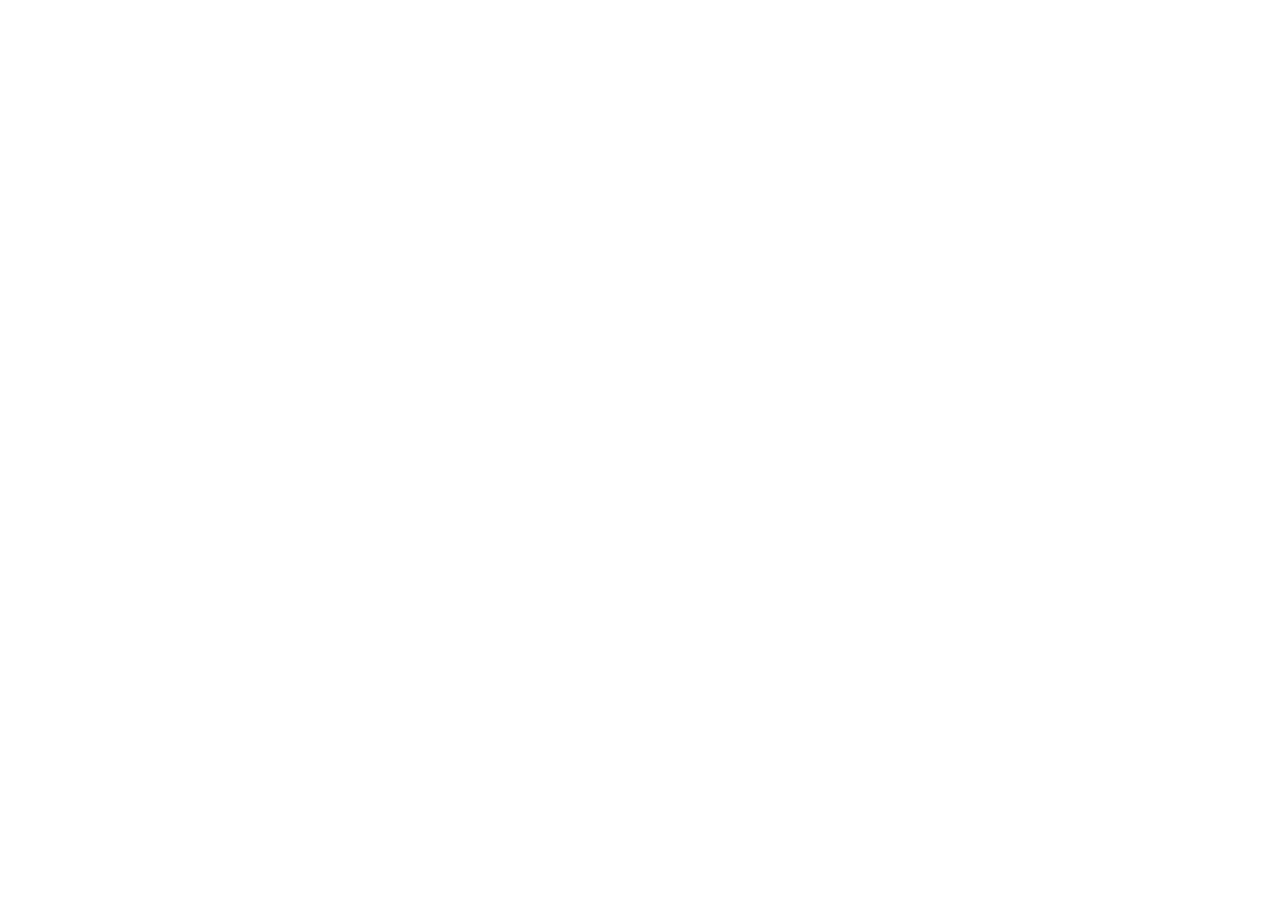
==== index.html @ 0f1c7c3c "created html and css files, with basic boilerplate for the html" ====
<!DOCTYPE html>
<html lang="en">
<head>
    <meta charset="UTF-8">
    <meta name="viewport" content="width=device-width, initial-scale=1.0">
    <link rel="stylesheet" href="style.css">
    <title>Sign Up Form</title>
</head>
<body>
    
</body>
</html
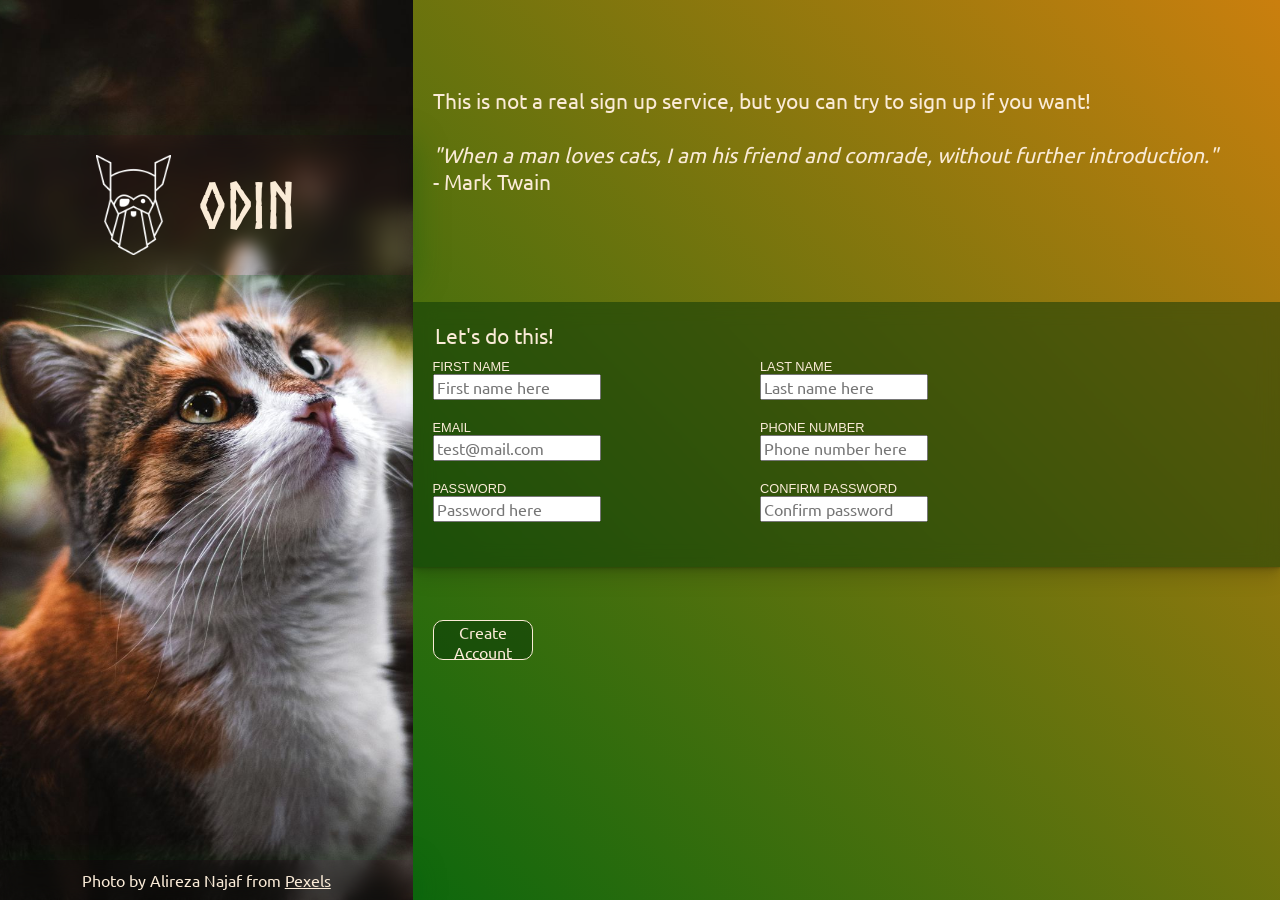
==== commit 6148a757: "added images, form fields and styling" ====
--- a/index.html
+++ b/index.html
@@ -7,6 +7,57 @@
     <title>Sign Up Form</title>
 </head>
 <body>
+    <div id="left-container">
+        <div id="odin-banner">
+            <img id="odin-photo" src="pictures/odin.png">
+            <p id="odin-text">ODIN</p>
+        </div>
+
+        <div id="image-credit-container">Photo by Alireza Najaf from&nbsp;<a href="https://www.pexels.com/photo/close-up-of-the-calico-cat-19580278/" target="blank">Pexels</a></div>
+    </div>
     
+    <div id="right-container">
+        <div id="right-upper-text">
+            This is not a real sign up service, but you can try to sign up if you want!
+            <br><br>
+            <em>"When a man loves cats, I am his friend and comrade, without further introduction."</em>
+            <br>
+            - Mark Twain
+        </div>
+
+        <div id="form-section">
+            <form id="login-form">
+                <legend>Let's do this!</legend>
+
+                <div id="form-container">
+                    <div id="form-left-part">
+                        <label for="fname">FIRST NAME</label>
+                        <input type="text" id="fname" name="fname" placeholder="First name here"><br>
+                        
+                        <label for="email">EMAIL</label>
+                        <input type="email" id="email" name="email" placeholder="test@mail.com"><br>
+
+                        <label for="password">PASSWORD</label>
+                        <input type="password" id="password" name="password" placeholder="Password here"><br>
+                    </div>
+
+                    <div id="form-right-part">
+                        <label for="lname">LAST NAME</label>
+                        <input type="text" id="lname" name="lname" placeholder="Last name here"><br>      
+
+                        <label for="number">PHONE NUMBER</label>
+                        <input type="number" id="number" name="number" placeholder="Phone number here"><br>
+
+                        <label for="cpassword">CONFIRM PASSWORD</label>
+                        <input type="password" id="cpassword" name="cpassword" placeholder="Confirm password"><br>
+                    </div>
+                </div>
+            </form>
+        </div>
+
+        <div id="button-section">
+            <button type="submit" form="login-form" id="submit-button">Create Account</button>
+        </div>
+    </div>
 </body>
 </html
--- a/style.css
+++ b/style.css
@@ -0,0 +1,211 @@
+@font-face {
+  font-family: 'norse-bold';
+  src: url('fonts/Norsebold.otf') format('opentype');
+  font-weight: normal;
+  font-style: normal;
+}
+
+@font-face {
+    font-family: 'ubuntu';
+    src: url('fonts/Ubuntu-R.ttf') format('truetype');
+    font-weight: normal;
+    font-style: normal;
+}
+
+
+
+body {
+    margin: 0;
+    height:100vh;
+    display:flex;
+    flex:auto;
+    flex-direction: row;
+    overflow:auto;
+}
+
+* {
+    font-family:'ubuntu';
+    font-size: medium;
+    color:antiquewhite;
+}
+
+#left-container {
+  display: flex;
+  flex:auto;
+  flex-direction: column;
+  background-image: url(pictures/cat.jpg);
+  background-position: center;
+  justify-content: space-around;
+  background-size:cover;
+  width: clamp(300px, 40%, 350px);
+  min-width: 300px;
+  height: 100vh;
+}
+
+#odin-banner {
+    display: flex;
+    flex: auto;
+    flex-direction: row;
+    justify-content: space-around;
+    align-items:center;
+
+    padding-left:0;
+    padding-right:0;
+    padding-top:10px;
+    padding-bottom: 10px;
+
+    width:100%;
+    height: 100px;
+
+    margin-bottom: 65vh;
+    margin-top:15vh;
+
+    backdrop-filter: blur(8px);
+    box-shadow: 0 8px 32px 0 rgba(6, 84, 14, 0.37);
+}
+
+#odin-photo {
+    height: 100px;
+    margin-left:20%;
+}
+
+#odin-text {
+    font-family: 'norse-bold';
+    font-size: 4rem;
+    margin-right:25%;
+}
+
+#image-credit-container {
+    display: flex;
+    align-self: flex-end;
+    justify-content: center;
+    padding: 10px;
+    padding-left:0;
+    padding-right:0;
+
+    height: 20px;
+    width: 100%;
+
+    background-color: rgba(0,0,0 / 50%);
+    box-shadow: 0 8px 32px 0 rgba(6, 84, 14, 0.37);
+    backdrop-filter: blur(10px);
+}
+
+a:link {
+    color:antiquewhite;
+}
+
+a:hover {
+    color:green;
+}
+
+#right-container {
+    display: flex;
+    flex:auto;
+    flex-direction: column;
+    justify-content: space-around;
+    min-width: 400px;
+    background-image: linear-gradient( to top right, rgb(13, 104, 13), rgb(202, 127, 14));
+    animation: gradient 5s ease infinite;
+}
+
+#right-upper-text {
+    padding-left: 20px;
+    padding-top: 10%;
+    padding-bottom: 5%;
+    font-size: 1.3rem;
+    margin-bottom: 20px;
+}
+
+em {
+    font-size: 1.3rem;
+}
+
+#form-section {
+    display:flex;
+    flex:auto;
+    flex-direction: row;
+    width: 100%;
+    align-self: center;
+
+    margin-top: 5%;
+    margin-bottom: 5%;
+    background-color: rgb(6, 53, 6, 50%);
+    box-shadow: 0 1px 1px hsl(0deg 0% 0% / 0.075),
+                0 2px 2px hsl(0deg 0% 0% / 0.075),
+                0 4px 4px hsl(0deg 0% 0% / 0.075),
+                0 8px 8px hsl(0deg 0% 0% / 0.075),
+                0 16px 16px hsl(0deg 0% 0% / 0.075);
+    backdrop-filter: blur(10px);
+    height: 15%;
+    padding-top: 20px;
+    padding-bottom: 0;
+}
+
+legend {
+    font-size: 1.3rem;
+    margin-left: 20px;
+}
+
+#form-container {
+    display:flex;
+    flex:auto;
+    flex-direction: row;
+    justify-content: space-around;
+    align-self: center;
+    width: 50vw;
+    padding-top: 10px;
+    margin-left: 20px;
+}
+
+label {
+    font-size:0.8rem;
+    font-weight: 200;
+    font-family:'Gill Sans', 'Gill Sans MT', Calibri, 'Trebuchet MS', sans-serif
+}
+
+input {
+    color:black;
+    width: 160px;
+    overflow: scroll;
+}
+
+#form-left-part {
+    display:flex;
+    flex: auto;
+    flex-direction: column;
+}
+
+#form-right-part {
+    display:flex;
+    flex: auto;
+    flex-direction: column;
+    margin-left: 15px;
+}
+
+#button-section {
+    display:flex;
+    flex:auto;
+    flex-direction: row;
+    height: 20%;
+
+    align-items: space-between;
+    margin-left: 20px;
+}
+
+button {
+    height: 40px;
+    width: 100px;
+    background-color: rgb(6, 53, 6, 50%);
+    margin-bottom: 10px;
+    margin-top: 10px;
+    margin-right: 10px;
+    border: 1px solid antiquewhite;
+    border-radius: 10px;
+}
+
+#submit-button:hover {
+    background-color: antiquewhite;
+    color: black;
+    border: 1px solid black;
+}
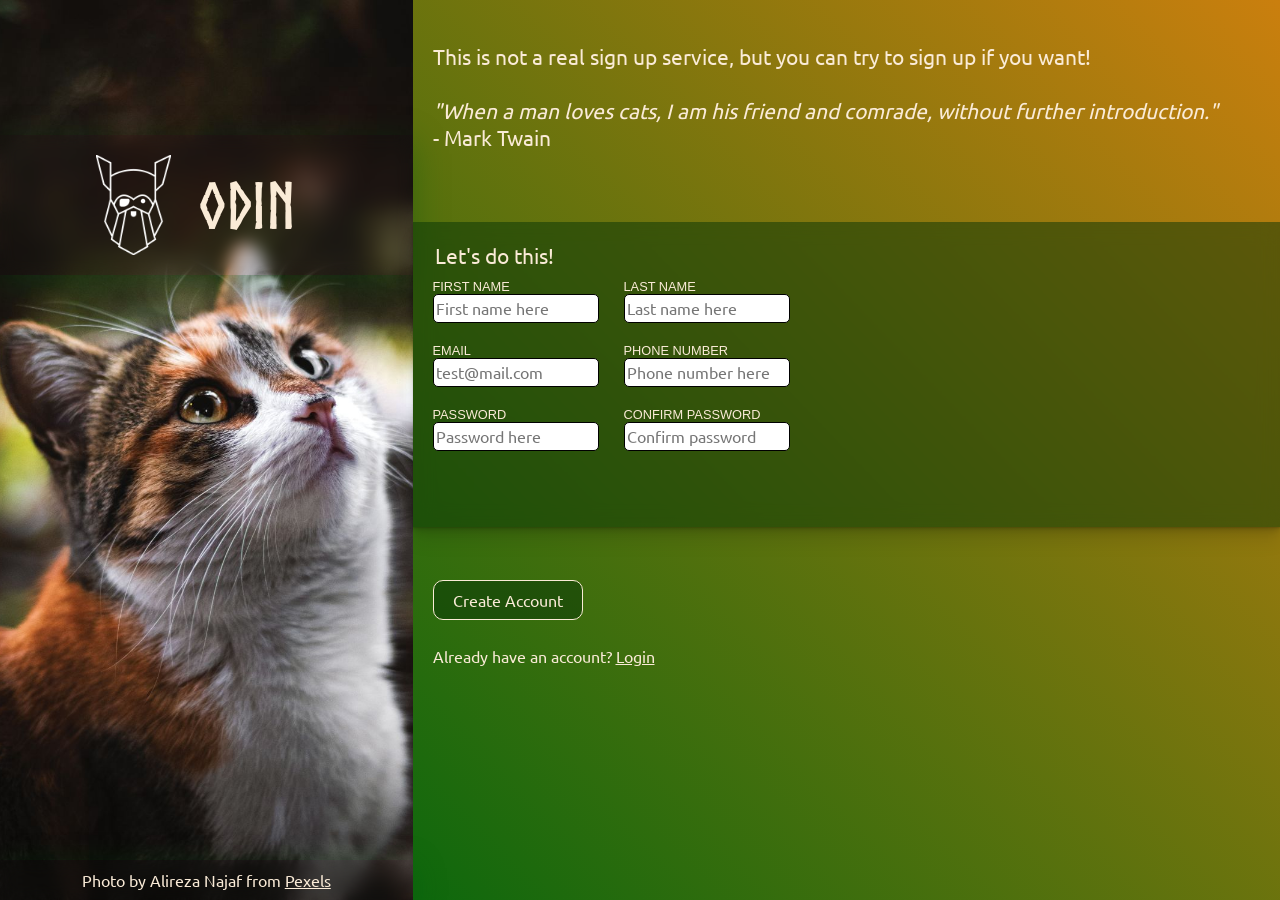
==== commit 60982c2c: "added confirm password validation check, and created javascript file" ====
--- a/index.html
+++ b/index.html
@@ -4,8 +4,12 @@
     <meta charset="UTF-8">
     <meta name="viewport" content="width=device-width, initial-scale=1.0">
     <link rel="stylesheet" href="style.css">
+    <script src="script.js"></script>
+
     <title>Sign Up Form</title>
+    <link rel="icon" type="image/x-icon" href="pictures/odin-icon.png">
 </head>
+
 <body>
     <div id="left-container">
         <div id="odin-banner">
@@ -26,37 +30,55 @@
         </div>
 
         <div id="form-section">
-            <form id="login-form">
+            <form id="signup-form">
                 <legend>Let's do this!</legend>
 
                 <div id="form-container">
                     <div id="form-left-part">
                         <label for="fname">FIRST NAME</label>
-                        <input type="text" id="fname" name="fname" placeholder="First name here"><br>
+                        <input type="text" id="fname" name="fname" placeholder="First name here" required><br>
                         
                         <label for="email">EMAIL</label>
-                        <input type="email" id="email" name="email" placeholder="test@mail.com"><br>
+                        <input type="email" id="email" name="email" placeholder="test@mail.com" required><br>
 
                         <label for="password">PASSWORD</label>
-                        <input type="password" id="password" name="password" placeholder="Password here"><br>
+                        <input type="password" id="password" name="password" placeholder="Password here" required><br>
                     </div>
 
                     <div id="form-right-part">
                         <label for="lname">LAST NAME</label>
-                        <input type="text" id="lname" name="lname" placeholder="Last name here"><br>      
+                        <input type="text" id="lname" name="lname" placeholder="Last name here" required><br>      
 
                         <label for="number">PHONE NUMBER</label>
-                        <input type="number" id="number" name="number" placeholder="Phone number here"><br>
+                        <input type="number" id="number" name="number" placeholder="Phone number here" required><br>
 
                         <label for="cpassword">CONFIRM PASSWORD</label>
-                        <input type="password" id="cpassword" name="cpassword" placeholder="Confirm password"><br>
+                        <input type="password" id="cpassword" name="cpassword" placeholder="Confirm password" required><br>
                     </div>
                 </div>
             </form>
         </div>
 
+        <script>
+            const password = document.getElementById("password");
+            const cPassword = document.getElementById("cpassword");
+
+            function passwordMatch() {
+                if (password.value != cPassword.value) {
+                    cPassword.setCustomValidity("Make sure your passwords match.");
+                } else {
+                    cPassword.setCustomValidity("");
+                }
+            }
+
+            password.addEventListener('change', passwordMatch);
+            cPassword.addEventListener('keyup', passwordMatch);
+        </script>
+
         <div id="button-section">
-            <button type="submit" form="login-form" id="submit-button">Create Account</button>
+            <button type="submit" form="signup-form" id="signup-button">Create Account</button>
+
+            <p>Already have an account?&nbsp;<a id="login-link" href="login-page.html">Login</a></p>
         </div>
     </div>
 </body>
--- a/style.css
+++ b/style.css
@@ -111,10 +111,11 @@
 
 #right-upper-text {
     padding-left: 20px;
-    padding-top: 10%;
-    padding-bottom: 5%;
+    padding-top: 5%;
     font-size: 1.3rem;
-    margin-bottom: 20px;
+    height: 15%;
+    justify-content: center;
+    align-items: center;
 }
 
 em {
@@ -153,7 +154,7 @@
     flex-direction: row;
     justify-content: space-around;
     align-self: center;
-    width: 50vw;
+    width: 100%;
     padding-top: 10px;
     margin-left: 20px;
 }
@@ -167,7 +168,28 @@
 input {
     color:black;
     width: 160px;
+    height:25px;
     overflow: scroll;
+    border-radius: 5px;
+    border: 1px solid black;
+
+    transition: transform 0.3s ease;
+    box-shadow: 0 1px 1px hsl(0deg 0% 0% / 0.075),
+                0 2px 2px hsl(0deg 0% 0% / 0.075),
+                0 4px 4px hsl(0deg 0% 0% / 0.075),
+                0 8px 8px hsl(0deg 0% 0% / 0.075),
+}
+
+input:user-valid {
+    border: 1px solid green;
+}
+
+input:user-invalid {
+    border: 1px solid red;
+}
+
+input:hover {
+    transform: scale(1.05);
 }
 
 #form-left-part {
@@ -186,26 +208,33 @@
 #button-section {
     display:flex;
     flex:auto;
-    flex-direction: row;
+    flex-direction: column;
     height: 20%;
 
     align-items: space-between;
     margin-left: 20px;
+    height: 20%;
 }
 
 button {
     height: 40px;
-    width: 100px;
+    width: 150px;
     background-color: rgb(6, 53, 6, 50%);
     margin-bottom: 10px;
     margin-top: 10px;
     margin-right: 10px;
     border: 1px solid antiquewhite;
     border-radius: 10px;
-}
-
-#submit-button:hover {
+    transition: transform 0.2s;
+}
+
+button:hover {
     background-color: antiquewhite;
     color: black;
     border: 1px solid black;
+    transform: scale(1.05);
+}
+
+button:active {
+    transform: scale(0.95);
 }
